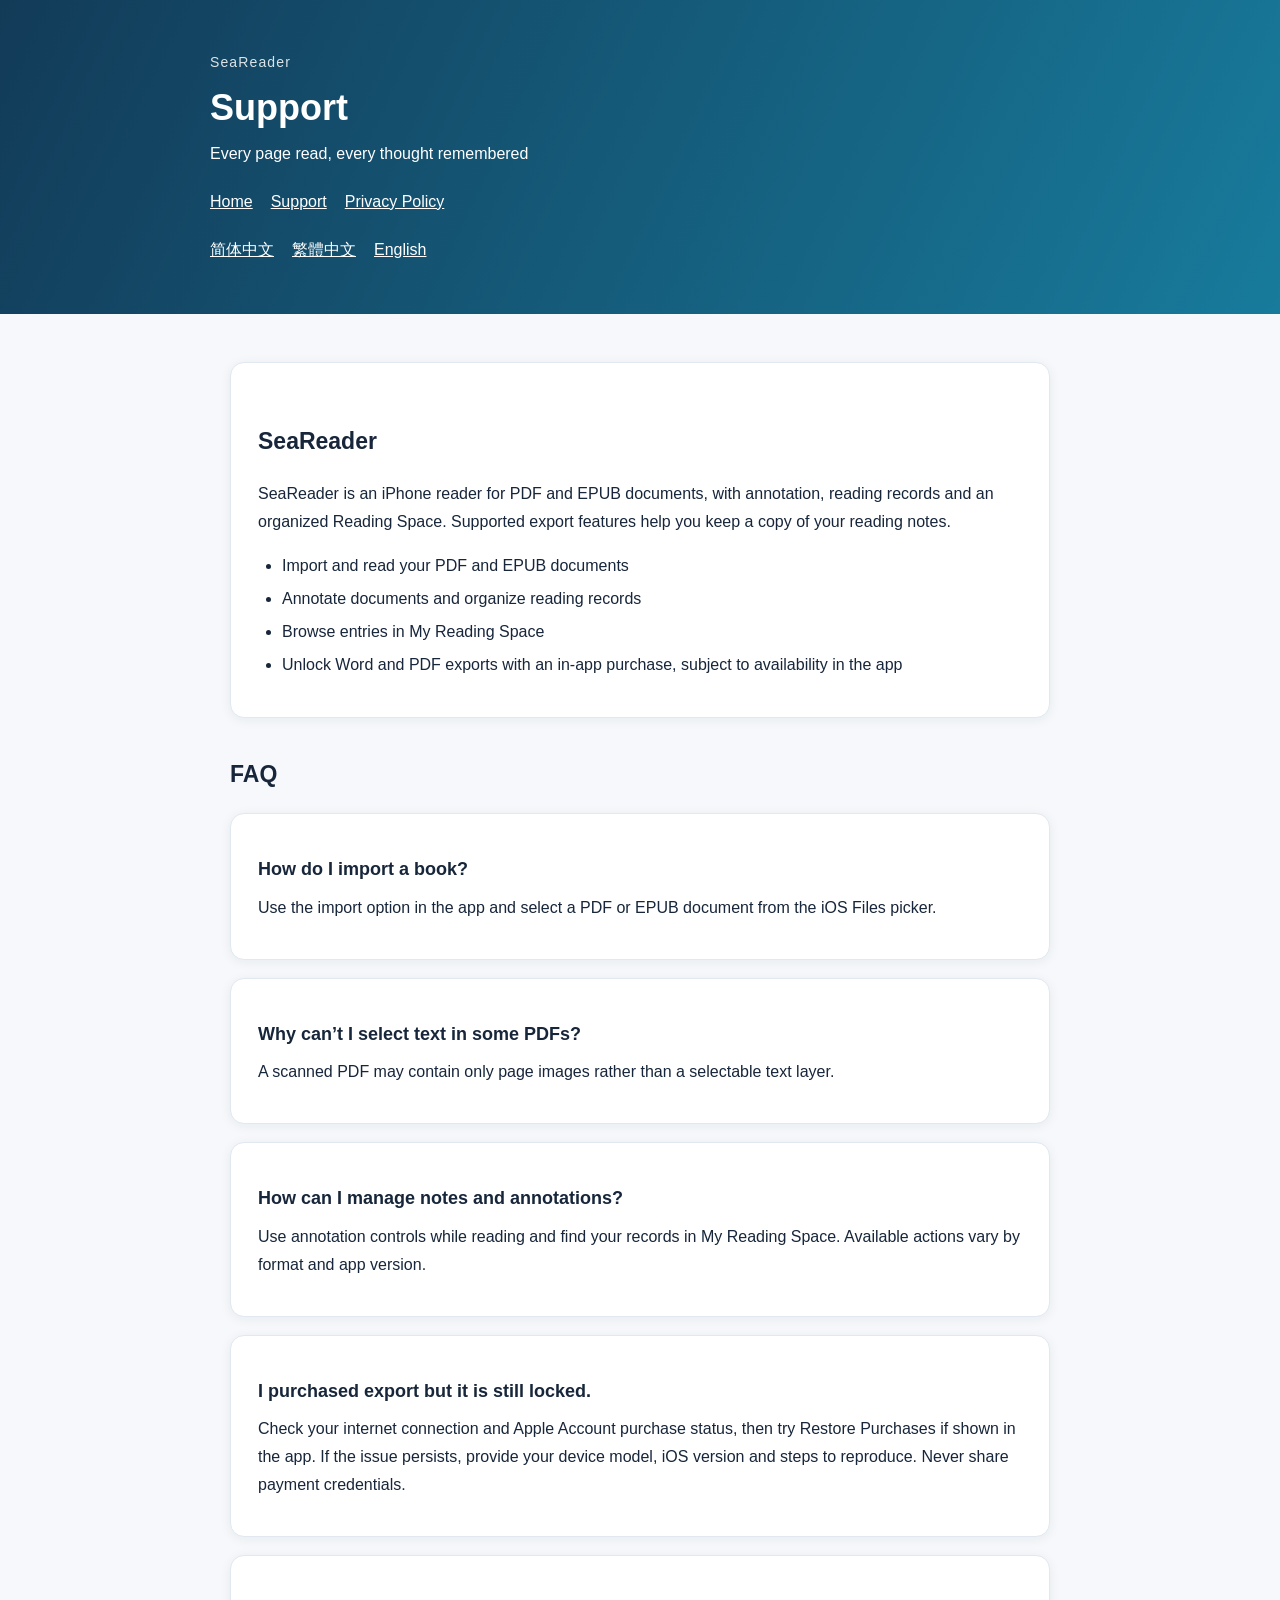
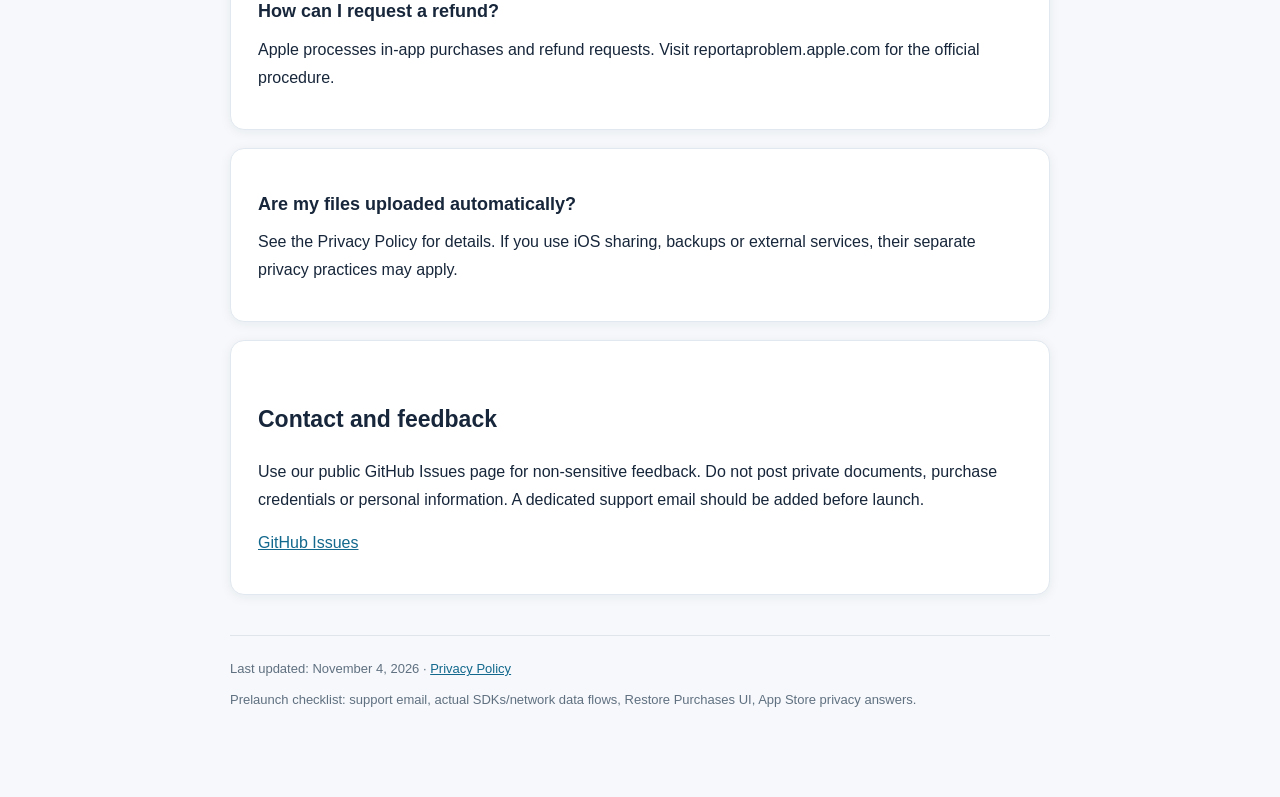
==== en/index.html @ 3d69283b "init web resources" ====
<!doctype html><html lang="en"><head><meta charset="utf-8"><meta name="viewport" content="width=device-width,initial-scale=1"><meta name="description" content="SeaReader is an iPhone reader for PDF and EPUB documents, with annotation, reading records and an organized Reading Space. Supported export features help you keep a copy of your reading notes."><title>Support — SeaReader</title><link rel="stylesheet" href="../assets/style.css"></head><body><header><div class="inner"><div class="eyebrow">SeaReader</div><h1>Support</h1><p>Every page read, every thought remembered</p><nav><a href="../">Home</a><a href="../en/">Support</a><a href="../en/privacy.html">Privacy Policy</a></nav><nav><a href="../zh-CN/">简体中文</a><a href="../zh-TW/">繁體中文</a><a href="../en/">English</a></nav></div></header><main><div class="card"><h2>SeaReader</h2><p>SeaReader is an iPhone reader for PDF and EPUB documents, with annotation, reading records and an organized Reading Space. Supported export features help you keep a copy of your reading notes.</p><ul><li>Import and read your PDF and EPUB documents</li><li>Annotate documents and organize reading records</li><li>Browse entries in My Reading Space</li><li>Unlock Word and PDF exports with an in-app purchase, subject to availability in the app</li></ul></div><h2>FAQ</h2><section class="card"><h3>How do I import a book?</h3><p>Use the import option in the app and select a PDF or EPUB document from the iOS Files picker.</p></section><section class="card"><h3>Why can’t I select text in some PDFs?</h3><p>A scanned PDF may contain only page images rather than a selectable text layer.</p></section><section class="card"><h3>How can I manage notes and annotations?</h3><p>Use annotation controls while reading and find your records in My Reading Space. Available actions vary by format and app version.</p></section><section class="card"><h3>I purchased export but it is still locked.</h3><p>Check your internet connection and Apple Account purchase status, then try Restore Purchases if shown in the app. If the issue persists, provide your device model, iOS version and steps to reproduce. Never share payment credentials.</p></section><section class="card"><h3>How can I request a refund?</h3><p>Apple processes in-app purchases and refund requests. Visit reportaproblem.apple.com for the official procedure.</p></section><section class="card"><h3>Are my files uploaded automatically?</h3><p>See the Privacy Policy for details. If you use iOS sharing, backups or external services, their separate privacy practices may apply.</p></section><section class="card"><h2>Contact and feedback</h2><p>Use our public GitHub Issues page for non-sensitive feedback. Do not post private documents, purchase credentials or personal information. A dedicated support email should be added before launch.</p><p><a href="https://github.com/Usky1945/SeaReader-Support/issues">GitHub Issues</a></p></section><footer>Last updated: November 4, 2026 · <a href="../en/privacy.html">Privacy Policy</a><p>Prelaunch checklist: support email, actual SDKs/network data flows, Restore Purchases UI, App Store privacy answers.</p></footer></main></body></html>
---- assets/style.css ----
*{box-sizing:border-box}body{margin:0;background:#f6f8fb;color:#17263a;font:16px/1.75 -apple-system,BlinkMacSystemFont,"Segoe UI",sans-serif}header{background:linear-gradient(115deg,#123b58,#187b9c);color:white;padding:50px 24px}main{max-width:860px;margin:0 auto;padding:30px 20px 70px}.inner{max-width:860px;margin:auto}.eyebrow{opacity:.85;font-size:14px;letter-spacing:.08em}h1{font-size:36px;line-height:1.25;margin:10px 0}h2{margin-top:36px;font-size:23px}h3{font-size:18px;margin-bottom:4px}p{margin:8px 0 15px}.card{background:white;border:1px solid #e1e8ef;border-radius:14px;padding:22px 27px;margin:18px 0;box-shadow:0 2px 12px #112d4010}nav{margin-top:20px;display:flex;gap:18px;flex-wrap:wrap}a{color:#12688d}header a{color:white}ul{padding-left:24px}li{margin:5px 0}footer{font-size:13px;color:#607080;border-top:1px solid #dfe5eb;padding-top:22px;margin-top:40px}small{color:#567}code{background:#edf4f7;border-radius:3px;padding:2px 5px}@media(max-width:560px){h1{font-size:28px}.card{padding:17px}}
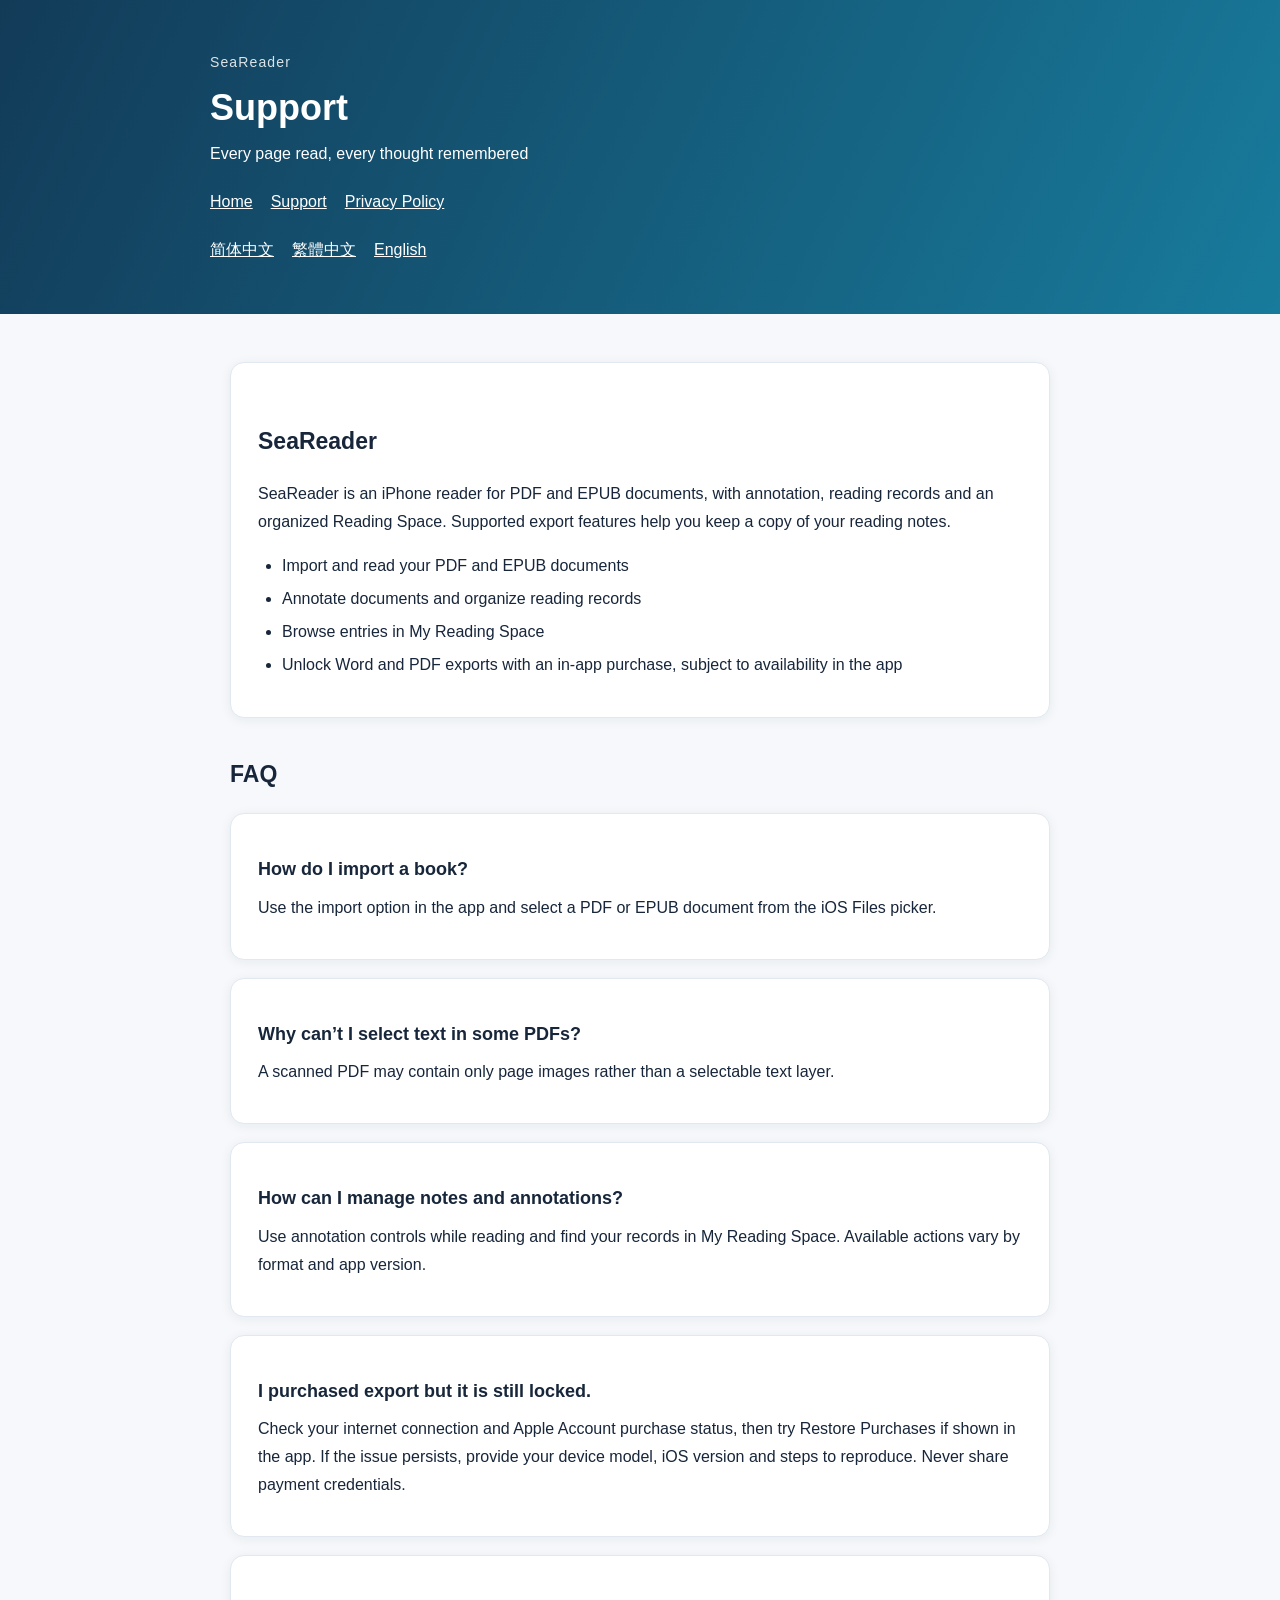
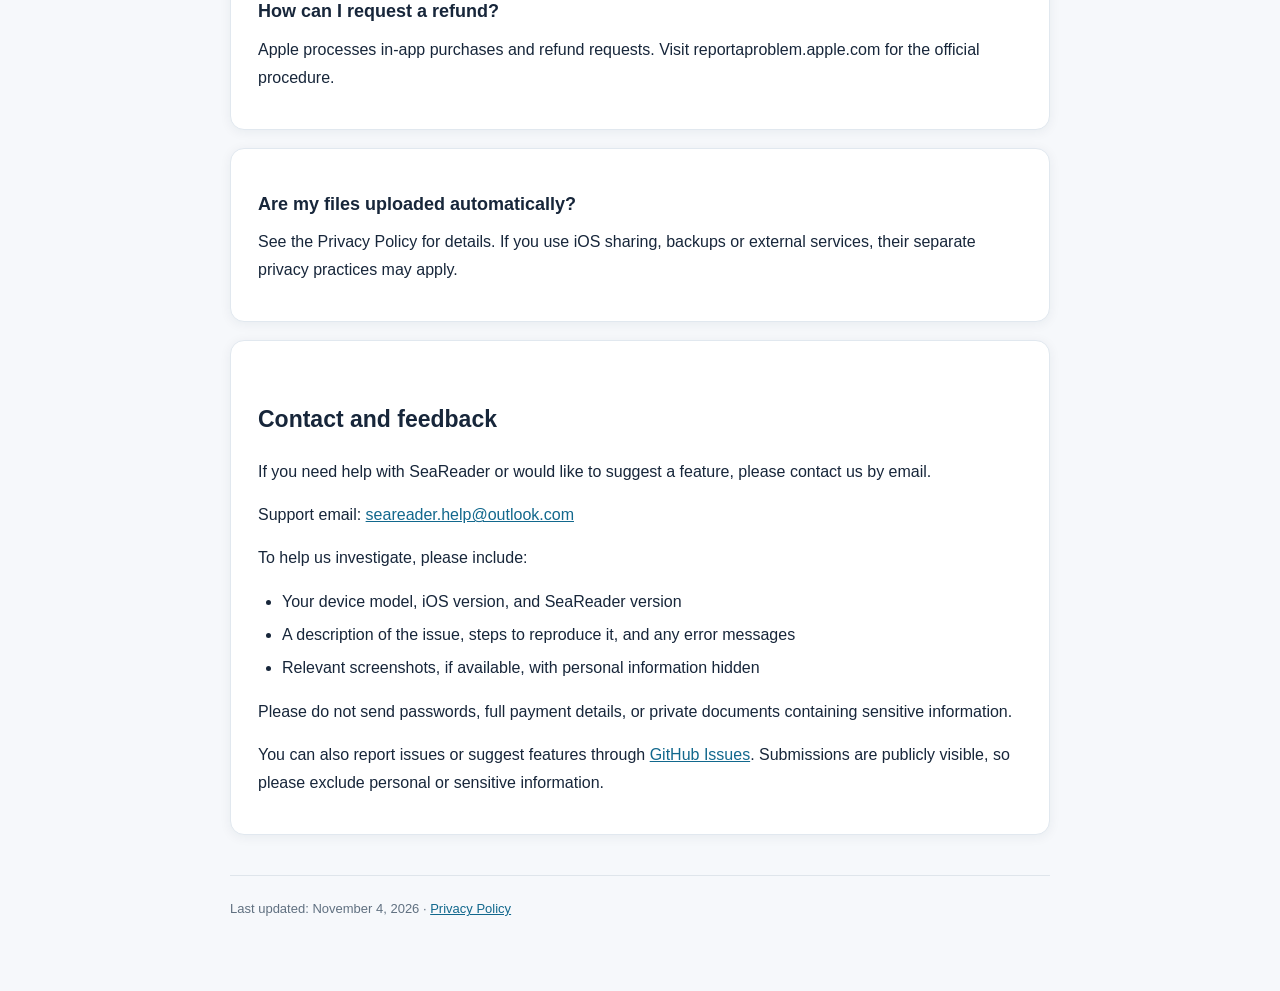
==== commit 02ee305b: "optimize resource" ====
--- a/en/index.html
+++ b/en/index.html
@@ -1 +1 @@
-<!doctype html><html lang="en"><head><meta charset="utf-8"><meta name="viewport" content="width=device-width,initial-scale=1"><meta name="description" content="SeaReader is an iPhone reader for PDF and EPUB documents, with annotation, reading records and an organized Reading Space. Supported export features help you keep a copy of your reading notes."><title>Support — SeaReader</title><link rel="stylesheet" href="../assets/style.css"></head><body><header><div class="inner"><div class="eyebrow">SeaReader</div><h1>Support</h1><p>Every page read, every thought remembered</p><nav><a href="../">Home</a><a href="../en/">Support</a><a href="../en/privacy.html">Privacy Policy</a></nav><nav><a href="../zh-CN/">简体中文</a><a href="../zh-TW/">繁體中文</a><a href="../en/">English</a></nav></div></header><main><div class="card"><h2>SeaReader</h2><p>SeaReader is an iPhone reader for PDF and EPUB documents, with annotation, reading records and an organized Reading Space. Supported export features help you keep a copy of your reading notes.</p><ul><li>Import and read your PDF and EPUB documents</li><li>Annotate documents and organize reading records</li><li>Browse entries in My Reading Space</li><li>Unlock Word and PDF exports with an in-app purchase, subject to availability in the app</li></ul></div><h2>FAQ</h2><section class="card"><h3>How do I import a book?</h3><p>Use the import option in the app and select a PDF or EPUB document from the iOS Files picker.</p></section><section class="card"><h3>Why can’t I select text in some PDFs?</h3><p>A scanned PDF may contain only page images rather than a selectable text layer.</p></section><section class="card"><h3>How can I manage notes and annotations?</h3><p>Use annotation controls while reading and find your records in My Reading Space. Available actions vary by format and app version.</p></section><section class="card"><h3>I purchased export but it is still locked.</h3><p>Check your internet connection and Apple Account purchase status, then try Restore Purchases if shown in the app. If the issue persists, provide your device model, iOS version and steps to reproduce. Never share payment credentials.</p></section><section class="card"><h3>How can I request a refund?</h3><p>Apple processes in-app purchases and refund requests. Visit reportaproblem.apple.com for the official procedure.</p></section><section class="card"><h3>Are my files uploaded automatically?</h3><p>See the Privacy Policy for details. If you use iOS sharing, backups or external services, their separate privacy practices may apply.</p></section><section class="card"><h2>Contact and feedback</h2><p>Use our public GitHub Issues page for non-sensitive feedback. Do not post private documents, purchase credentials or personal information. A dedicated support email should be added before launch.</p><p><a href="https://github.com/Usky1945/SeaReader-Support/issues">GitHub Issues</a></p></section><footer>Last updated: November 4, 2026 · <a href="../en/privacy.html">Privacy Policy</a><p>Prelaunch checklist: support email, actual SDKs/network data flows, Restore Purchases UI, App Store privacy answers.</p></footer></main></body></html>+<!doctype html><html lang="en"><head><meta charset="utf-8"><meta name="viewport" content="width=device-width,initial-scale=1"><meta name="description" content="SeaReader is an iPhone reader for PDF and EPUB documents, with annotation, reading records and an organized Reading Space. Supported export features help you keep a copy of your reading notes."><title>Support — SeaReader</title><link rel="stylesheet" href="../assets/style.css"></head><body><header><div class="inner"><div class="eyebrow">SeaReader</div><h1>Support</h1><p>Every page read, every thought remembered</p><nav><a href="../">Home</a><a href="../en/">Support</a><a href="../en/privacy.html">Privacy Policy</a></nav><nav><a href="../zh-CN/">简体中文</a><a href="../zh-TW/">繁體中文</a><a href="../en/">English</a></nav></div></header><main><div class="card"><h2>SeaReader</h2><p>SeaReader is an iPhone reader for PDF and EPUB documents, with annotation, reading records and an organized Reading Space. Supported export features help you keep a copy of your reading notes.</p><ul><li>Import and read your PDF and EPUB documents</li><li>Annotate documents and organize reading records</li><li>Browse entries in My Reading Space</li><li>Unlock Word and PDF exports with an in-app purchase, subject to availability in the app</li></ul></div><h2>FAQ</h2><section class="card"><h3>How do I import a book?</h3><p>Use the import option in the app and select a PDF or EPUB document from the iOS Files picker.</p></section><section class="card"><h3>Why can’t I select text in some PDFs?</h3><p>A scanned PDF may contain only page images rather than a selectable text layer.</p></section><section class="card"><h3>How can I manage notes and annotations?</h3><p>Use annotation controls while reading and find your records in My Reading Space. Available actions vary by format and app version.</p></section><section class="card"><h3>I purchased export but it is still locked.</h3><p>Check your internet connection and Apple Account purchase status, then try Restore Purchases if shown in the app. If the issue persists, provide your device model, iOS version and steps to reproduce. Never share payment credentials.</p></section><section class="card"><h3>How can I request a refund?</h3><p>Apple processes in-app purchases and refund requests. Visit reportaproblem.apple.com for the official procedure.</p></section><section class="card"><h3>Are my files uploaded automatically?</h3><p>See the Privacy Policy for details. If you use iOS sharing, backups or external services, their separate privacy practices may apply.</p></section><section class="card"><h2>Contact and feedback</h2><p>If you need help with SeaReader or would like to suggest a feature, please contact us by email.</p><p>Support email: <a href="mailto:seareader.help@outlook.com">seareader.help@outlook.com</a></p><p>To help us investigate, please include:</p><ul><li>Your device model, iOS version, and SeaReader version</li><li>A description of the issue, steps to reproduce it, and any error messages</li><li>Relevant screenshots, if available, with personal information hidden</li></ul><p>Please do not send passwords, full payment details, or private documents containing sensitive information.</p><p>You can also report issues or suggest features through <a href="https://github.com/Usky1945/SeaReader-Support/issues">GitHub Issues</a>. Submissions are publicly visible, so please exclude personal or sensitive information.</p></section><footer>Last updated: November 4, 2026 · <a href="../en/privacy.html">Privacy Policy</a></footer></main></body></html>
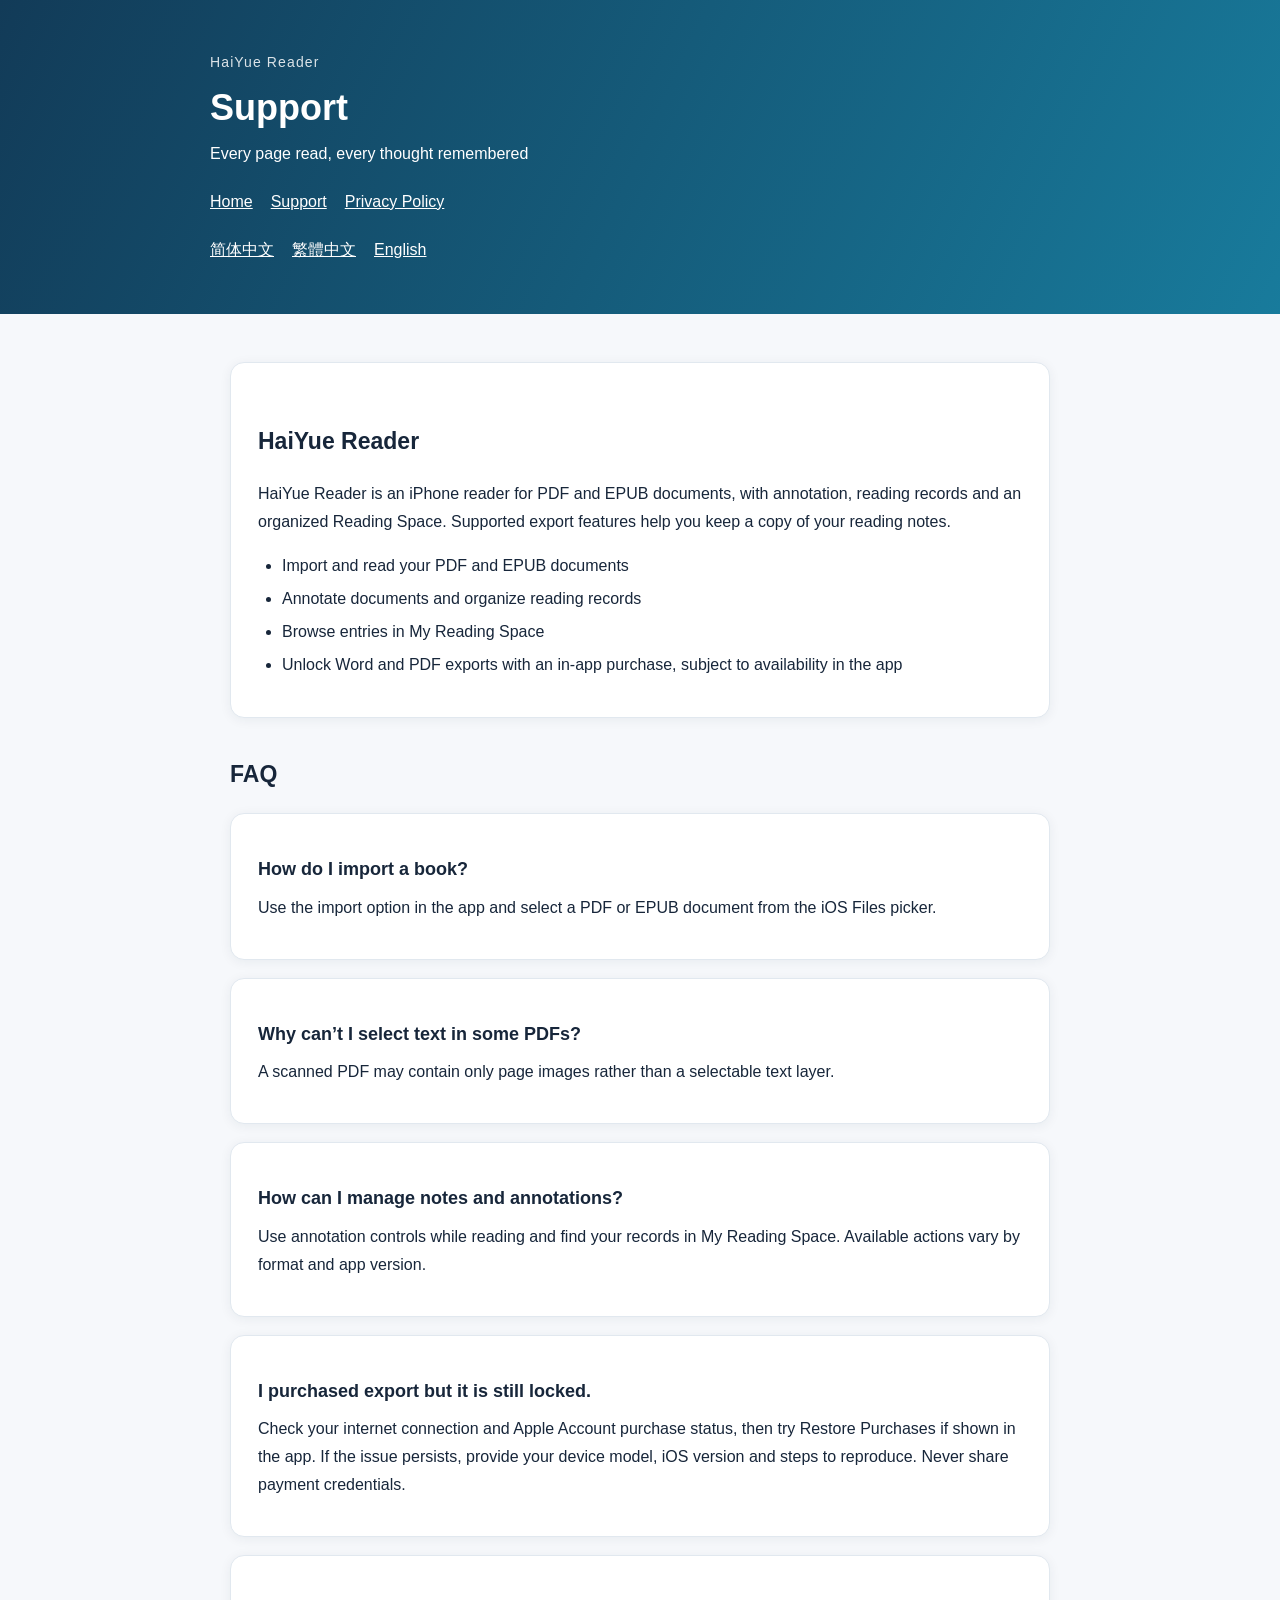
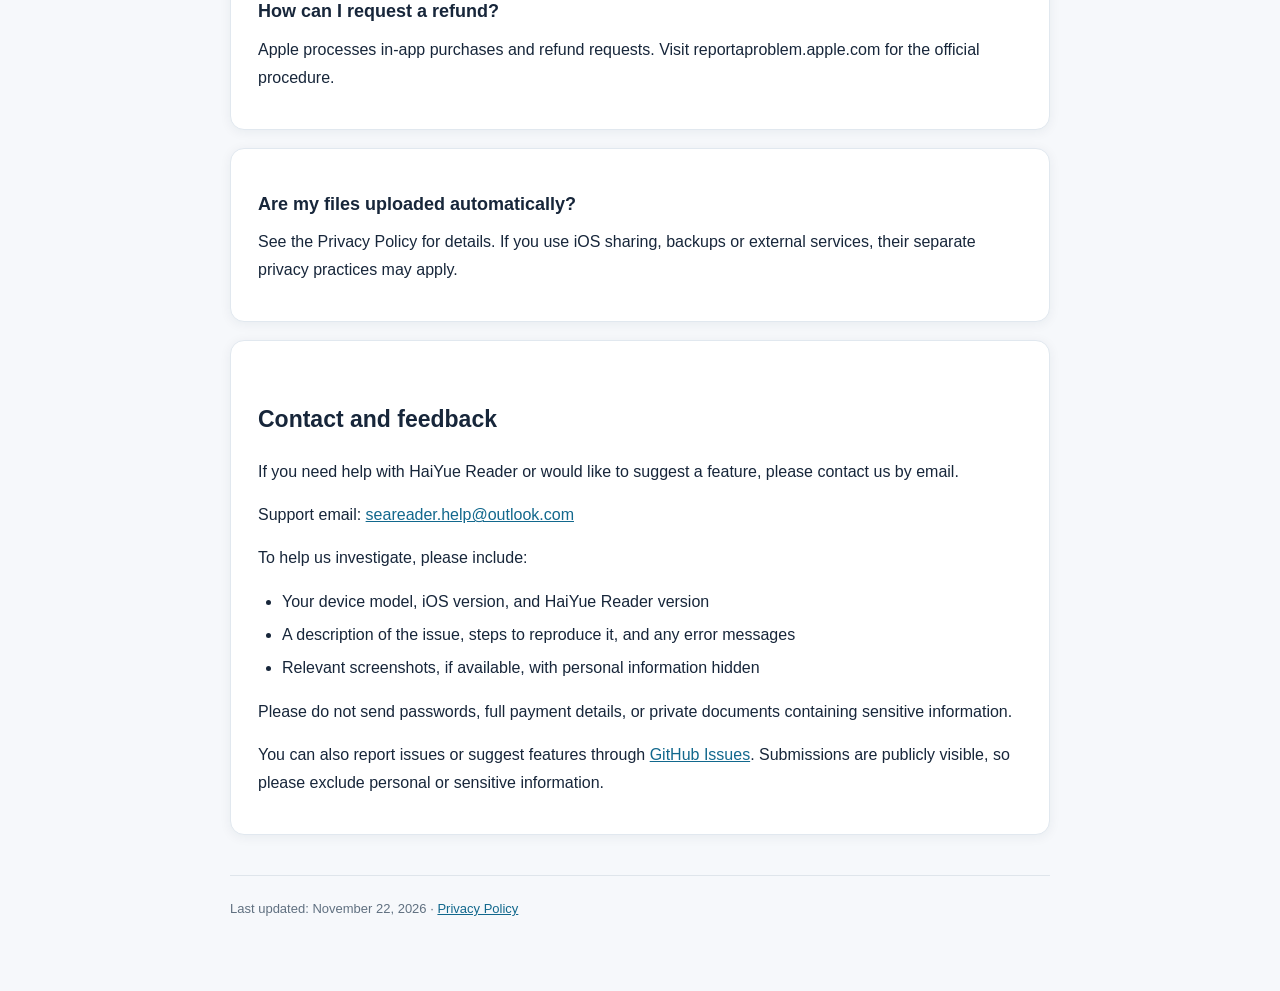
==== commit 115e35f0: "SeaReader to HaiYue Reader" ====
--- a/en/index.html
+++ b/en/index.html
@@ -1 +1 @@
-<!doctype html><html lang="en"><head><meta charset="utf-8"><meta name="viewport" content="width=device-width,initial-scale=1"><meta name="description" content="SeaReader is an iPhone reader for PDF and EPUB documents, with annotation, reading records and an organized Reading Space. Supported export features help you keep a copy of your reading notes."><title>Support — SeaReader</title><link rel="stylesheet" href="../assets/style.css"></head><body><header><div class="inner"><div class="eyebrow">SeaReader</div><h1>Support</h1><p>Every page read, every thought remembered</p><nav><a href="../">Home</a><a href="../en/">Support</a><a href="../en/privacy.html">Privacy Policy</a></nav><nav><a href="../zh-CN/">简体中文</a><a href="../zh-TW/">繁體中文</a><a href="../en/">English</a></nav></div></header><main><div class="card"><h2>SeaReader</h2><p>SeaReader is an iPhone reader for PDF and EPUB documents, with annotation, reading records and an organized Reading Space. Supported export features help you keep a copy of your reading notes.</p><ul><li>Import and read your PDF and EPUB documents</li><li>Annotate documents and organize reading records</li><li>Browse entries in My Reading Space</li><li>Unlock Word and PDF exports with an in-app purchase, subject to availability in the app</li></ul></div><h2>FAQ</h2><section class="card"><h3>How do I import a book?</h3><p>Use the import option in the app and select a PDF or EPUB document from the iOS Files picker.</p></section><section class="card"><h3>Why can’t I select text in some PDFs?</h3><p>A scanned PDF may contain only page images rather than a selectable text layer.</p></section><section class="card"><h3>How can I manage notes and annotations?</h3><p>Use annotation controls while reading and find your records in My Reading Space. Available actions vary by format and app version.</p></section><section class="card"><h3>I purchased export but it is still locked.</h3><p>Check your internet connection and Apple Account purchase status, then try Restore Purchases if shown in the app. If the issue persists, provide your device model, iOS version and steps to reproduce. Never share payment credentials.</p></section><section class="card"><h3>How can I request a refund?</h3><p>Apple processes in-app purchases and refund requests. Visit reportaproblem.apple.com for the official procedure.</p></section><section class="card"><h3>Are my files uploaded automatically?</h3><p>See the Privacy Policy for details. If you use iOS sharing, backups or external services, their separate privacy practices may apply.</p></section><section class="card"><h2>Contact and feedback</h2><p>If you need help with SeaReader or would like to suggest a feature, please contact us by email.</p><p>Support email: <a href="mailto:seareader.help@outlook.com">seareader.help@outlook.com</a></p><p>To help us investigate, please include:</p><ul><li>Your device model, iOS version, and SeaReader version</li><li>A description of the issue, steps to reproduce it, and any error messages</li><li>Relevant screenshots, if available, with personal information hidden</li></ul><p>Please do not send passwords, full payment details, or private documents containing sensitive information.</p><p>You can also report issues or suggest features through <a href="https://github.com/Usky1945/SeaReader-Support/issues">GitHub Issues</a>. Submissions are publicly visible, so please exclude personal or sensitive information.</p></section><footer>Last updated: November 4, 2026 · <a href="../en/privacy.html">Privacy Policy</a></footer></main></body></html>+<!doctype html><html lang="en"><head><meta charset="utf-8"><meta name="viewport" content="width=device-width,initial-scale=1"><meta name="description" content="HaiYue Reader is an iPhone reader for PDF and EPUB documents, with annotation, reading records and an organized Reading Space. Supported export features help you keep a copy of your reading notes."><title>Support — HaiYue Reader</title><link rel="stylesheet" href="../assets/style.css"></head><body><header><div class="inner"><div class="eyebrow">HaiYue Reader</div><h1>Support</h1><p>Every page read, every thought remembered</p><nav><a href="../">Home</a><a href="../en/">Support</a><a href="../en/privacy.html">Privacy Policy</a></nav><nav><a href="../zh-CN/">简体中文</a><a href="../zh-TW/">繁體中文</a><a href="../en/">English</a></nav></div></header><main><div class="card"><h2>HaiYue Reader</h2><p>HaiYue Reader is an iPhone reader for PDF and EPUB documents, with annotation, reading records and an organized Reading Space. Supported export features help you keep a copy of your reading notes.</p><ul><li>Import and read your PDF and EPUB documents</li><li>Annotate documents and organize reading records</li><li>Browse entries in My Reading Space</li><li>Unlock Word and PDF exports with an in-app purchase, subject to availability in the app</li></ul></div><h2>FAQ</h2><section class="card"><h3>How do I import a book?</h3><p>Use the import option in the app and select a PDF or EPUB document from the iOS Files picker.</p></section><section class="card"><h3>Why can’t I select text in some PDFs?</h3><p>A scanned PDF may contain only page images rather than a selectable text layer.</p></section><section class="card"><h3>How can I manage notes and annotations?</h3><p>Use annotation controls while reading and find your records in My Reading Space. Available actions vary by format and app version.</p></section><section class="card"><h3>I purchased export but it is still locked.</h3><p>Check your internet connection and Apple Account purchase status, then try Restore Purchases if shown in the app. If the issue persists, provide your device model, iOS version and steps to reproduce. Never share payment credentials.</p></section><section class="card"><h3>How can I request a refund?</h3><p>Apple processes in-app purchases and refund requests. Visit reportaproblem.apple.com for the official procedure.</p></section><section class="card"><h3>Are my files uploaded automatically?</h3><p>See the Privacy Policy for details. If you use iOS sharing, backups or external services, their separate privacy practices may apply.</p></section><section class="card"><h2>Contact and feedback</h2><p>If you need help with HaiYue Reader or would like to suggest a feature, please contact us by email.</p><p>Support email: <a href="mailto:seareader.help@outlook.com">seareader.help@outlook.com</a></p><p>To help us investigate, please include:</p><ul><li>Your device model, iOS version, and HaiYue Reader version</li><li>A description of the issue, steps to reproduce it, and any error messages</li><li>Relevant screenshots, if available, with personal information hidden</li></ul><p>Please do not send passwords, full payment details, or private documents containing sensitive information.</p><p>You can also report issues or suggest features through <a href="https://github.com/Usky1945/SeaReader-Support/issues">GitHub Issues</a>. Submissions are publicly visible, so please exclude personal or sensitive information.</p></section><footer>Last updated: November 22, 2026 · <a href="../en/privacy.html">Privacy Policy</a></footer></main></body></html>
